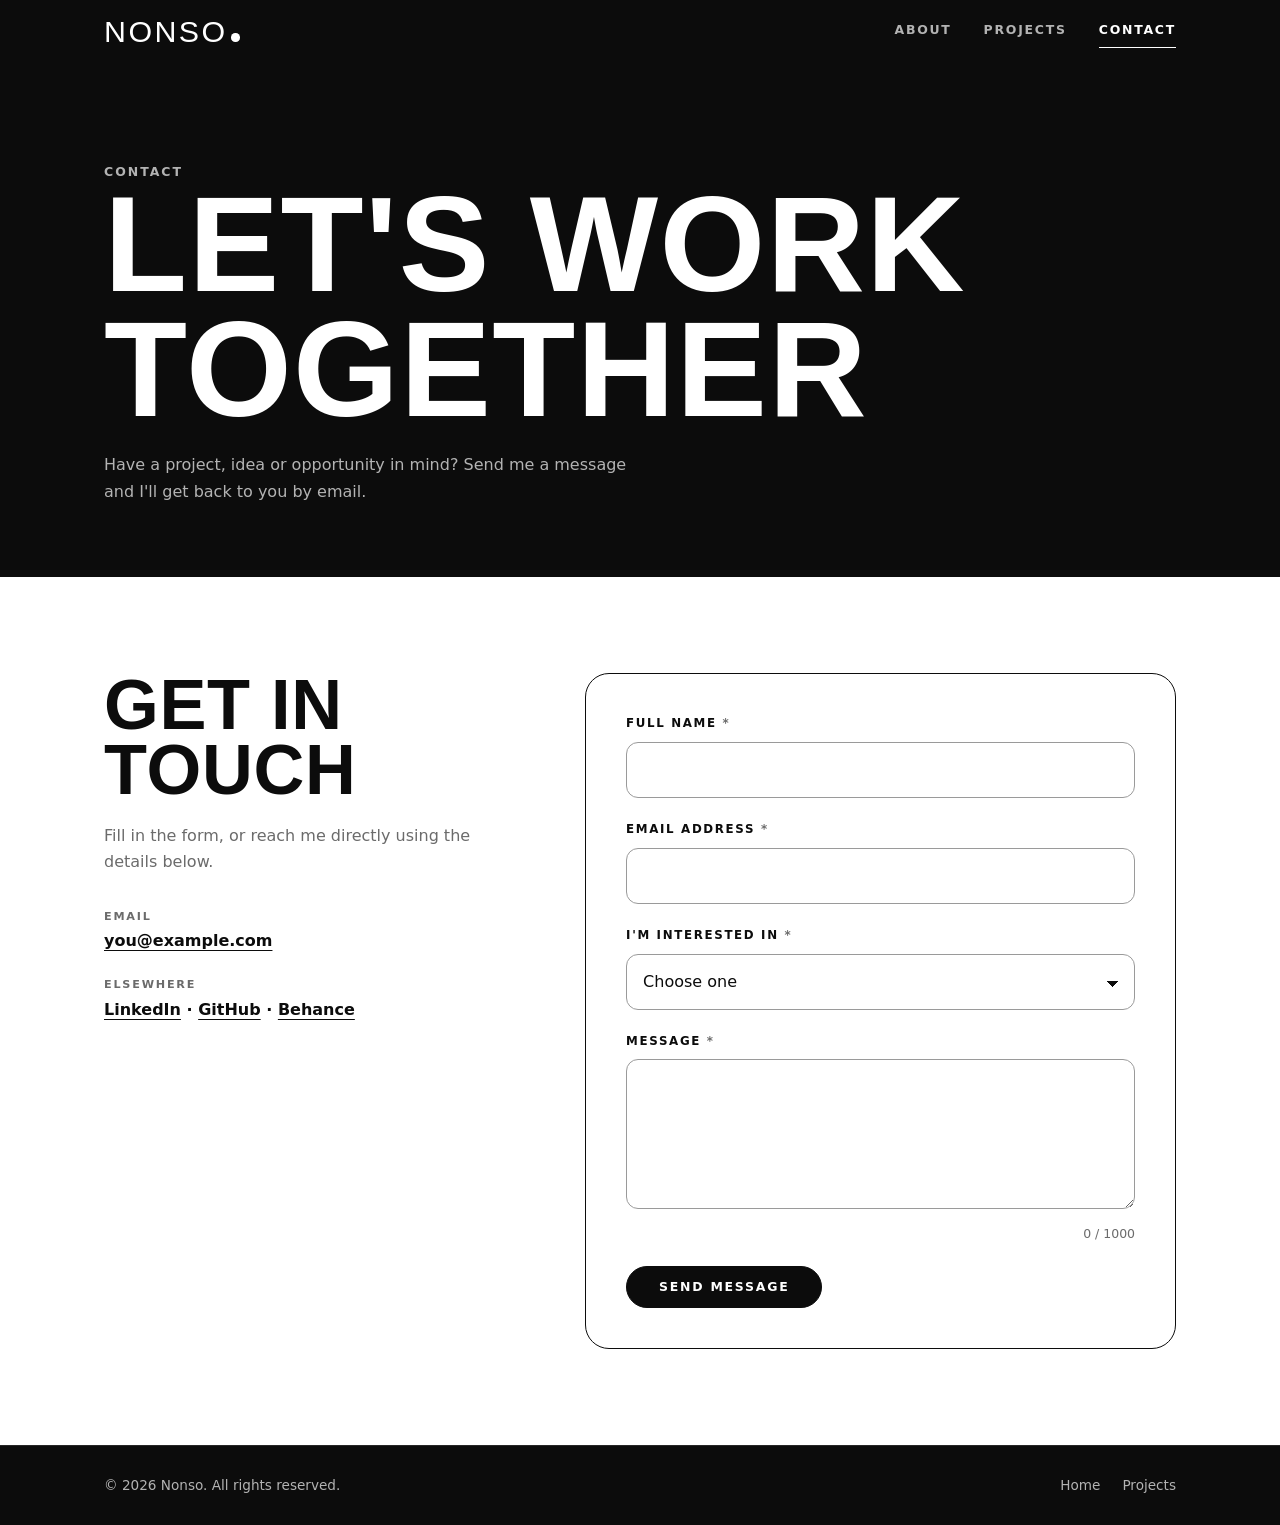
==== contact.html @ d6ed272d "Add portfolio" ====
<!DOCTYPE html>
<!--
  ====================================================================
  CONTACT PAGE  (contact.html)
  ====================================================================
  HOW THIS FILE IS ORGANISED (top to bottom):
    1. <head>            page title and link to style.css
    2. HEADER            logo + menu (same on every page)
    3. PAGE BANNER       black title area
    4. CONTACT DETAILS   email + social links (left column)
    5. CONTACT FORM      the form with validation (right column)
    6. SUCCESS MESSAGE   hidden until the form is sent correctly
    7. FOOTER
    8. <script>          script.js (does ALL the form checking)

  THE FORM IN ONE PARAGRAPH:
    Each field has a label, an input, and an empty <p class="field-error">.
    When something is wrong, script.js writes the error message into that
    empty <p>. The rules (what counts as valid) are in script.js, in the
    block called "Contact form validation". The red styling is in
    style.css section 15.

  THE SOCIAL LINKS (LinkedIn, GitHub, Behance) live on THIS page only.
  ====================================================================
-->
<html lang="en">
<head>
  <meta charset="UTF-8">
  <meta name="viewport" content="width=device-width, initial-scale=1.0">
  <title>Contact | Nonso, UI/UX Designer</title>
  <meta name="description" content="Get in touch with Nonso about a UI/UX design project or opportunity.">
  <link rel="stylesheet" href="style.css">
</head>
<body>
  <a class="skip-link" href="#main">Skip to content</a>


  <!-- ==============================================================
       HEADER (same on every page)
       ============================================================== -->
  <header class="site-header">
    <div class="header-inner">
      <a href="index.html" class="logo" aria-label="Nonso, home">Nonso<span></span></a>

      <button class="nav-toggle" type="button" aria-expanded="false" aria-controls="site-nav" aria-label="Menu">
        <span></span><span></span><span></span>
      </button>

      <nav id="site-nav" class="site-nav" aria-label="Main">
        <a href="index.html#about">About</a>
        <a href="projects.html">Projects</a>
        <a href="contact.html" aria-current="page">Contact</a>
      </nav>
    </div>
  </header>
  <!-- END OF HEADER -->


  <main id="main">

    <!-- PAGE BANNER (black area with the big page title) -->
    <section class="page-hero">
      <div class="wrap">
        <p class="eyebrow">Contact</p>
        <h1 class="display">Let's work together</h1>
        <p>Have a project, idea or opportunity in mind? Send me a message and I'll get back to you by email.</p>
      </div>
    </section>
    <!-- END OF PAGE BANNER -->


    <!-- ==============================================================
         CONTACT SECTION  (two columns: details on the left, form on the right)
         Styles: style.css section 15.
         ============================================================== -->
    <section class="section">
      <div class="wrap contact-grid">

        <!-- ---------- LEFT COLUMN: contact details ---------- -->
        <div class="contact-info">
          <h2 class="display">Get in touch</h2>
          <p>Fill in the form, or reach me directly using the details below.</p>

          <dl class="contact-list">
            <div>
              <dt>Email</dt>
              <!-- TODO: put your real email address here. Change it in BOTH places on
                         this line (the href after "mailto:" and the visible text).
                         script.js reads the visible text to know where to send messages. -->
              <dd><a id="email-link" href="mailto:you@example.com">you@example.com</a></dd>
            </div>
            <div>
              <dt>Elsewhere</dt>
              <!-- TODO: replace each # with your real profile link.
                         Delete any link you don't use. -->
              <dd><a href="#">LinkedIn</a> · <a href="#">GitHub</a> · <a href="#">Behance</a></dd>
            </div>
          </dl>
        </div>
        <!-- END OF LEFT COLUMN -->


        <!-- ---------- RIGHT COLUMN: the form card ---------- -->
        <div class="form-card">

          <!--
            novalidate  = switch OFF the browser's own pop-up errors, because
                          script.js shows nicer inline errors instead.
            data-endpoint = leave empty to open the visitor's email app when
                          they send. To receive messages directly, paste a free
                          Formspree / Web3Forms URL between the quotes (see README).
          -->
          <form id="contact-form" novalidate data-endpoint="">

            <!-- FIELD 1: Full name -->
            <div class="field">
              <label for="name">Full name <span class="req">*</span></label>
              <input type="text" id="name" name="name" autocomplete="name" required aria-describedby="name-error">
              <!-- script.js writes the error message into this empty <p> -->
              <p class="field-error" id="name-error"></p>
            </div>

            <!-- FIELD 2: Email address -->
            <div class="field">
              <label for="email">Email address <span class="req">*</span></label>
              <input type="email" id="email" name="email" autocomplete="email" required aria-describedby="email-error">
              <p class="field-error" id="email-error"></p>
            </div>

            <!-- FIELD 3: Drop-down. The first option has an empty value, which counts as "nothing chosen" -->
            <div class="field">
              <label for="interest">I'm interested in <span class="req">*</span></label>
              <select id="interest" name="interest" required aria-describedby="interest-error">
                <option value="">Choose one</option>
                <option>UI/UX design</option>
                <option>Frontend development</option>
                <option>Something else</option>
              </select>
              <p class="field-error" id="interest-error"></p>
            </div>

            <!-- FIELD 4: Message. maxlength stops typing past 1000 characters -->
            <div class="field">
              <label for="message">Message <span class="req">*</span></label>
              <textarea id="message" name="message" maxlength="1000" required aria-describedby="message-error"></textarea>
              <div class="field-foot">
                <p class="field-error" id="message-error"></p>
                <!-- Live character counter, updated by script.js -->
                <p class="counter" id="message-counter" aria-hidden="true">0 / 1000</p>
              </div>
            </div>

            <!-- Send button + a small status line (shows "Please fix 2 fields..." etc.) -->
            <div class="form-actions">
              <button class="btn btn-solid" type="submit">Send message</button>
              <p class="form-status" id="form-status" role="status" aria-live="polite"></p>
            </div>

          </form>


          <!-- ---------- SUCCESS MESSAGE ----------
               Hidden ("hidden") until the form passes validation.
               Then script.js hides the form and shows this instead. -->
          <div class="form-success" id="form-success" tabindex="-1" hidden>
            <div class="tick" aria-hidden="true">&#10003;</div>
            <h3>Message ready</h3>
            <!-- script.js fills in this text -->
            <p id="success-text"></p>
            <button class="btn" type="button" id="send-another">Send another message</button>
          </div>
          <!-- END OF SUCCESS MESSAGE -->

        </div>
        <!-- END OF RIGHT COLUMN -->

      </div>
    </section>
    <!-- END OF CONTACT SECTION -->

  </main>


  <!-- FOOTER (same on every page) -->
  <footer class="site-footer">
    <div class="footer-inner">
      <p>&copy; <span data-year>2026</span> Nonso. All rights reserved.</p>
      <nav class="footer-links" aria-label="Footer">
        <a href="index.html">Home</a>
        <a href="projects.html">Projects</a>
      </nav>
    </div>
  </footer>
  <!-- END OF FOOTER -->


  <!-- script.js contains the form validation. Keep this last. -->
  <script src="script.js"></script>
</body>
</html>
---- style.css ----
/* ====================================================================
   NONSO'S PORTFOLIO: style.css  (black & white theme)
   ====================================================================

   TABLE OF CONTENTS  (use Ctrl+F and search the number, e.g. "7.")
     1.  Fonts
     2.  Colours and settings   <- change the look of the whole site here
     3.  Reset and base styles
     4.  Reusable pieces        (headings, buttons)
     5.  Header and menu
     6.  Shared section helpers (.section, .dark, .split)
     7.  HOME: hero            (photo + big name)
     8.  HOME: about
     9.  HOME: education
    10.  HOME: project cards   (the arch shapes)
    11.  Call-to-action band
    12.  Footer
    13.  Page banner           (top of Projects and Contact pages)
    14.  PROJECTS page         (project blocks, gallery, lightbox)
    15.  CONTACT page          (details + form + errors)
    16.  Responsive rules      (tablet and phone)
    17.  Reduced motion

   HOW TO READ A CSS RULE:
     .class-name {            <- "which element?" (a dot means a class)
       property: value;       <- "what should change?"
     }
   The class names match the class="..." attributes in the HTML files.
   ==================================================================== */


/* ====================================================================
   1. FONTS
   The font files are stored in the "fonts" folder, so the site looks
   the same even offline. Bebas Neue = tall headings. Inter = body text.
   ==================================================================== */
@font-face {
  font-family: "Bebas Neue";
  src: url("fonts/bebas-neue-latin-400-normal.woff2") format("woff2");
  font-weight: 400;
  font-display: swap;  /* show text immediately, swap in the font when loaded */
}
@font-face {
  font-family: "Inter";
  src: url("fonts/inter-latin-400-normal.woff2") format("woff2");
  font-weight: 400;
  font-display: swap;
}
@font-face {
  font-family: "Inter";
  src: url("fonts/inter-latin-600-normal.woff2") format("woff2");
  font-weight: 600;    /* the semi-bold used for labels and small caps text */
  font-display: swap;
}


/* ====================================================================
   2. COLOURS AND SETTINGS
   These are "variables". Elsewhere you will see var(--black), which
   means "use whatever --black is set to here". Change a value once
   and it updates everywhere on the site.
   ==================================================================== */
:root {
  /* Colours */
  --black: #0c0c0c;        /* main black: dark sections, buttons, text */
  --white: #ffffff;        /* main white */
  --paper: #f5f5f5;        /* very light grey: alternate project blocks */
  --mist: #ebebeb;         /* light grey: project card background */
  --line: #d6d6d6;         /* thin divider lines and borders */
  --grey: #6b6b6b;         /* secondary text on white backgrounds */
  --grey-light: #b3b3b3;   /* secondary text on black backgrounds */
  --error: #c0182d;        /* red, used ONLY for form error messages */

  /* Fonts. After the first name comes a backup in case the font fails to load */
  --display: "Bebas Neue", "Arial Narrow", Impact, sans-serif;  /* headings */
  --body: "Inter", system-ui, -apple-system, "Segoe UI", Roboto, sans-serif;  /* paragraphs */

  /* Maximum width of the content area on big screens */
  --wrap: 1120px;
}


/* ====================================================================
   3. RESET AND BASE STYLES
   Browsers add their own default spacing. These rules remove it so the
   page looks the same everywhere, then set the page-wide defaults.
   ==================================================================== */

/* Makes width include padding and border, so sizes behave predictably */
*,
*::before,
*::after { box-sizing: border-box; }

/* Smooth scrolling when a link jumps to a section on the same page */
html { scroll-behavior: smooth; }

body {
  margin: 0;
  font-family: var(--body);
  color: var(--black);
  background: var(--white);
  line-height: 1.65;                 /* space between lines of text */
  -webkit-font-smoothing: antialiased;
}

/* Added by script.js while the lightbox is open, to stop the page behind it scrolling */
body.no-scroll { overflow: hidden; }

img { display: block; max-width: 100%; height: auto; }  /* images never overflow their box */
h1, h2, h3, p, ul, dl, figure { margin: 0; }            /* remove default gaps */
ul { padding: 0; list-style: none; }
a { color: inherit; }                                   /* links take the colour of their surroundings */

/* The outline shown when someone tabs through the page with a keyboard */
:focus-visible { outline: 2px solid currentColor; outline-offset: 4px; }

/* .wrap: centres the content and stops it getting too wide on big screens */
.wrap { max-width: var(--wrap); margin-inline: auto; padding-inline: 24px; }

/* "Skip to content" link: hidden off-screen until a keyboard user focuses it */
.skip-link {
  position: absolute;
  left: 16px;
  top: -60px;
  z-index: 100;
  background: var(--white);
  color: var(--black);
  padding: 10px 16px;
  border-radius: 8px;
}
.skip-link:focus { top: 12px; }


/* ====================================================================
   4. REUSABLE PIECES
   Small styles used in many places across all pages.
   ==================================================================== */

/* ---- .display: the big, tall, uppercase heading style ---- */
.display {
  font-family: var(--display);
  text-transform: uppercase;
  line-height: 0.92;           /* tight lines for big headings */
  letter-spacing: 0.01em;
}

/* ---- .eyebrow: the tiny label above a heading ("SELECTED WORK") ---- */
.eyebrow {
  font-size: 0.78rem;
  font-weight: 600;
  letter-spacing: 0.16em;
  text-transform: uppercase;
  color: var(--grey);
}
.dark .eyebrow,
.hero .eyebrow { color: var(--grey-light); }   /* lighter grey on black backgrounds */

/* ---- .btn: the pill-shaped button used everywhere ----
   Default look = outlined. Add "btn-solid" in the HTML for a filled one. */
.btn {
  display: inline-block;
  padding: 0.85rem 2rem;
  border: 1.5px solid currentColor;   /* border takes the text colour */
  border-radius: 999px;               /* huge radius = fully rounded ends */
  font: 600 0.78rem/1 var(--body);
  letter-spacing: 0.14em;
  text-transform: uppercase;
  text-decoration: none;
  background: transparent;
  color: inherit;
  cursor: pointer;
  transition: background 0.2s, color 0.2s, transform 0.2s;  /* smooth hover change */
}
/* Hover on a white background: fill with black */
.btn:hover { background: var(--black); color: var(--white); border-color: var(--black); transform: translateY(-2px); }
/* Hover on a black background: fill with white instead */
.dark .btn:hover,
.hero .btn:hover { background: var(--white); color: var(--black); border-color: var(--white); }
/* Filled version */
.btn-solid { background: var(--black); color: var(--white); border-color: var(--black); }
.btn-solid:hover { background: transparent; color: var(--black); }
/* Greyed out while the form is sending */
.btn[disabled] { opacity: 0.55; cursor: progress; transform: none; }


/* ====================================================================
   5. HEADER AND MENU
   The black bar at the top of every page. It stays visible while
   scrolling (position: sticky).
   ==================================================================== */
.site-header {
  position: sticky;
  top: 0;
  z-index: 50;                  /* keeps the header above other content */
  background: var(--black);
  color: var(--white);
}

/* Inner box that lines up the logo (left) and menu (right) */
.header-inner {
  max-width: var(--wrap);
  margin-inline: auto;
  padding: 14px 24px;
  display: flex;                  /* puts logo and menu side by side */
  align-items: center;
  justify-content: space-between; /* logo far left, menu far right */
}

/* ---- Logo (your name) ---- */
.logo {
  font-family: var(--display);
  font-size: 1.9rem;
  line-height: 1;
  letter-spacing: 0.08em;
  text-transform: uppercase;
  text-decoration: none;
}
/* The small white dot after the name (an empty <span> drawn with CSS) */
.logo span { display: inline-block; width: 0.28em; height: 0.28em; margin-left: 0.12em; border-radius: 50%; background: currentColor; }

/* ---- Menu links ---- */
.site-nav { display: flex; gap: 32px; }
.site-nav a {
  font-size: 0.78rem;
  font-weight: 600;
  letter-spacing: 0.14em;
  text-transform: uppercase;
  text-decoration: none;
  color: var(--grey-light);
  padding: 6px 0;
  border-bottom: 1.5px solid transparent;   /* invisible underline, shown on hover */
  transition: color 0.2s, border-color 0.2s;
}
/* Hovered link, and the link for the page you are currently on */
.site-nav a:hover,
.site-nav a[aria-current="page"] { color: var(--white); border-color: var(--white); }

/* ---- Three-line phone menu button (hidden on desktop, see section 16) ---- */
.nav-toggle {
  display: none;
  width: 44px;
  height: 44px;
  padding: 0;
  background: none;
  border: 0;
  color: inherit;
  cursor: pointer;
}
/* Each of the three lines */
.nav-toggle span {
  display: block;
  width: 24px;
  height: 2px;
  margin: 5px auto;
  background: currentColor;
  transition: transform 0.25s, opacity 0.25s;
}
/* When the menu is open, the three lines turn into an X */
.nav-toggle[aria-expanded="true"] span:nth-child(1) { transform: translateY(7px) rotate(45deg); }
.nav-toggle[aria-expanded="true"] span:nth-child(2) { opacity: 0; }
.nav-toggle[aria-expanded="true"] span:nth-child(3) { transform: translateY(-7px) rotate(-45deg); }


/* ====================================================================
   6. SHARED SECTION HELPERS
   Classes you add to a <section> to control its spacing and colour.
   ==================================================================== */

/* .section: standard vertical spacing between page sections */
.section { padding: 96px 0; scroll-margin-top: 70px; }  /* scroll-margin keeps anchors clear of the sticky header */

/* .dark: black background with white text */
.dark { background: var(--black); color: var(--white); }

/* .paper: very light grey background (available if you want a tinted section) */
.paper { background: var(--paper); }

/* .split: two equal columns side by side (collapses to one column on phones) */
.split {
  display: grid;
  grid-template-columns: 1fr 1fr;   /* two columns of equal width */
  gap: 72px;                        /* space between the columns */
  align-items: center;              /* vertically centre both columns */
}


/* ====================================================================
   7. HOME: HERO
   The black area at the top of the home page. Photo on the LEFT,
   name on the RIGHT. The photo hangs down over the white section below.
   ==================================================================== */
.hero {
  background: var(--black);
  color: var(--white);
  padding-top: 64px;
  position: relative;
  z-index: 2;      /* lets the photo sit on top of the next section */
}

/* Two columns: [photo] [name]. "auto" = as wide as the photo needs, "1fr" = the rest */
.hero-inner {
  max-width: var(--wrap);
  margin-inline: auto;
  padding-inline: 24px;
  display: grid;
  grid-template-columns: auto 1fr;
  align-items: center;
  gap: 64px;
}

/* ---- The photo ---- */
.hero-photo {
  position: relative;
  width: 300px;
  margin-bottom: -120px;     /* NEGATIVE margin pulls the photo down over the white section */
}
.hero-photo img {
  width: 100%;
  aspect-ratio: 3 / 4;       /* portrait shape */
  object-fit: cover;         /* crops the photo to fill the shape without stretching */
  background: #d9d9d9;
  border-radius: 6px 6px 150px 150px;   /* corners: top-left, top-right, bottom-right, bottom-left. Big bottom radius = rounded "arch" bottom */
}
/* The thin ring drawn around the photo (decoration only) */
.hero-photo::after {
  content: "";
  position: absolute;
  inset: -14px;              /* extends the ring 14px beyond the photo on all sides */
  border: 1.5px solid rgba(255, 255, 255, 0.28);
  border-radius: 14px 14px 164px 164px;
  pointer-events: none;      /* the ring never blocks clicks */
}

/* ---- The name and role ---- */
.hero h1 { padding-bottom: 72px; }   /* lifts the text up a little, balancing the photo overhang */
.hero-name {
  display: block;
  font-size: clamp(4.5rem, 12vw, 10rem);   /* clamp(min, ideal, max): grows with the screen but stays within limits */
}
.hero-role {
  display: block;
  margin-top: 10px;
  font-size: clamp(1.8rem, 5vw, 3.6rem);
  color: transparent;                       /* transparent fill + white stroke = outlined text */
  -webkit-text-stroke: 1.5px var(--white);
  letter-spacing: 0.05em;
}


/* ====================================================================
   8. HOME: ABOUT
   ==================================================================== */
.about { padding-top: 200px; }   /* extra top space so the hanging photo doesn't cover the heading */
.about h2 { font-size: clamp(3.6rem, 8vw, 6.6rem); }

/* Small headings reused in a few places ("About me") */
.about h3,
.section-title-sm {
  font-family: var(--display);
  font-size: 2.6rem;
  line-height: 1;
  letter-spacing: 0.02em;
  text-transform: uppercase;
  margin-bottom: 20px;
}
.about p { color: var(--grey); margin-bottom: 18px; max-width: 52ch; }  /* 52ch = about 52 characters wide: comfortable to read */
.about .btn { margin-top: 12px; }


/* ====================================================================
   9. HOME: EDUCATION
   Black section with a vertical line down the left of the entries.
   ==================================================================== */
.education h2 { font-size: clamp(3.4rem, 8vw, 6.4rem); }

/* .timeline: the list of entries. The left border is the vertical line */
.timeline { border-left: 1px solid #3a3a3a; padding-left: 36px; display: grid; gap: 40px; }
.timeline-date { font-family: var(--display); font-size: 2.1rem; line-height: 1; letter-spacing: 0.04em; margin-bottom: 8px; }
.timeline h3 { font-size: 1rem; font-weight: 600; margin-bottom: 6px; }
.timeline p { color: var(--grey-light); font-size: 0.95rem; max-width: 44ch; }


/* ====================================================================
   10. HOME: PROJECT CARDS
   The arch-shaped cards (flat top, big rounded bottom).
   ==================================================================== */

/* Heading row above the cards: title on the left, button on the right */
.section-head { display: flex; justify-content: space-between; align-items: end; gap: 32px; flex-wrap: wrap; margin-bottom: 56px; }
.section-head h2 { font-size: clamp(3.4rem, 8vw, 6.4rem); }
.section-head p { color: var(--grey); max-width: 46ch; margin-top: 14px; }

/* .arch-grid: lays the cards in a row.
   repeat(auto-fit, minmax(250px, 1fr)) = "fit as many columns as possible,
   each at least 250px wide". That is what makes it responsive. */
.arch-grid {
  display: grid;
  grid-template-columns: repeat(auto-fit, minmax(250px, 1fr));
  gap: 32px;
  align-items: start;
}

/* .arch-card: one card. The two-part border-radius below creates the arch:
   16px rounded top corners, and a bottom curve that is 50% of the width
   across and 110px tall. */
.arch-card {
  display: flex;
  flex-direction: column;
  text-align: center;
  text-decoration: none;
  background: var(--mist);
  border-radius: 18px 18px 50% 50% / 18px 18px 110px 110px;
  overflow: hidden;       /* clips the image to the rounded corners */
  transition: transform 0.3s, box-shadow 0.3s;
}
/* Hover: lift the card up and add a soft shadow */
.arch-card:hover { transform: translateY(-8px); box-shadow: 0 22px 40px rgba(0, 0, 0, 0.16); }

/* The screenshot at the top of the card (cropped from the top) */
.arch-card img { width: 100%; aspect-ratio: 5 / 4; object-fit: cover; object-position: top; background: #ddd; }

/* The text area. The big bottom padding leaves room for the curve */
.arch-body { padding: 22px 28px 76px; }
.arch-body h3 { font-family: var(--display); font-size: 2.1rem; line-height: 1; letter-spacing: 0.02em; text-transform: uppercase; }
.arch-tags { margin: 8px 0 10px; font-size: 0.7rem; font-weight: 600; letter-spacing: 0.14em; text-transform: uppercase; color: var(--grey); }
.arch-body p:not(.arch-tags) { font-size: 0.92rem; color: var(--grey); }
.arch-link { display: inline-block; margin-top: 14px; font-size: 0.72rem; font-weight: 600; letter-spacing: 0.14em; text-transform: uppercase; border-bottom: 1.5px solid currentColor; }


/* ====================================================================
   11. CALL-TO-ACTION BAND
   The black strip with a headline and a button, above the footer.
   (It also has class="dark" in the HTML, which gives it the black background.)
   ==================================================================== */
.cta { text-align: center; padding: 96px 0; }
.cta h2 { font-size: clamp(3rem, 8vw, 6rem); margin-bottom: 28px; }


/* ====================================================================
   12. FOOTER
   ==================================================================== */
.site-footer { background: var(--black); color: var(--grey-light); border-top: 1px solid #262626; font-size: 0.85rem; }
.footer-inner { max-width: var(--wrap); margin-inline: auto; padding: 28px 24px; display: flex; justify-content: space-between; align-items: center; gap: 16px; flex-wrap: wrap; }
.footer-links { display: flex; gap: 22px; }
.footer-links a { text-decoration: none; }
.footer-links a:hover { color: var(--white); }


/* ====================================================================
   13. PAGE BANNER
   The black title area at the top of the Projects and Contact pages.
   ==================================================================== */
.page-hero { background: var(--black); color: var(--white); padding: 80px 0 72px; }
.page-hero h1 { font-size: clamp(3.8rem, 11vw, 8.5rem); }
.page-hero p { margin-top: 20px; max-width: 54ch; color: var(--grey-light); }

/* .pills: the row of jump buttons under the Projects banner title */
.pills { display: flex; flex-wrap: wrap; gap: 12px; margin-top: 32px; }
.pills a {
  padding: 9px 20px;
  border: 1.5px solid #4a4a4a;
  border-radius: 999px;
  font-size: 0.74rem;
  font-weight: 600;
  letter-spacing: 0.14em;
  text-transform: uppercase;
  text-decoration: none;
  color: var(--white);
  transition: background 0.2s, color 0.2s;
}
.pills a:hover { background: var(--white); color: var(--black); }


/* ====================================================================
   14. PROJECTS PAGE
   ==================================================================== */

/* ---- One project block ---- */
.project { padding: 88px 0; scroll-margin-top: 60px; border-top: 1px solid var(--line); }
/* Alternating backgrounds: projects 1 and 3 get light grey, project 2 stays white.
   (It counts every <section> in <main>, and the page banner is the first one.) */
.project:nth-of-type(even) { background: var(--paper); }

/* Top of a project: title on the left, description on the right */
.project-head { display: grid; grid-template-columns: 1fr 1.2fr; gap: 64px; margin-bottom: 56px; }

/* The big outlined number ("01") */
.project-num { font-family: var(--display); font-size: 5rem; line-height: 1; color: transparent; -webkit-text-stroke: 1.5px var(--black); }
.project h2 { font-size: clamp(3rem, 6vw, 4.8rem); margin-top: 4px; }

/* The description paragraph */
.project-copy p { color: var(--grey); max-width: 60ch; }

/* ---- Screenshot gallery ----
   Same auto-fit trick as the cards: as many columns as fit, each at least 190px. */
.gallery { display: grid; grid-template-columns: repeat(auto-fit, minmax(190px, 1fr)); gap: 24px; align-items: start; }
.gallery figure { display: grid; gap: 10px; }

/* The clickable wrapper around each screenshot */
.shot-btn { padding: 0; border: 0; background: none; cursor: zoom-in; display: block; width: 100%; border-radius: 22px; }
.shot-btn img {
  width: 100%;
  border-radius: 22px;
  border: 1px solid var(--line);
  background: var(--mist);
  transition: transform 0.3s, box-shadow 0.3s;
}
/* Hover: lift the screenshot slightly */
.shot-btn:hover img { transform: translateY(-5px); box-shadow: 0 18px 32px rgba(0, 0, 0, 0.16); }

/* The small caption under each screenshot */
.gallery figcaption { font-size: 0.72rem; font-weight: 600; letter-spacing: 0.12em; text-transform: uppercase; color: var(--grey); text-align: center; }

/* .gallery-3: a gallery for exactly three phone screens, kept centred */
.gallery-3 { grid-template-columns: repeat(auto-fit, minmax(220px, 280px)); justify-content: center; }

/* ---- Lightbox: the dark pop-up that enlarges a screenshot ----
   It covers the whole screen (position: fixed; inset: 0). The "hidden"
   attribute in the HTML hides it until script.js shows it. */
.lightbox {
  position: fixed;
  inset: 0;                         /* shorthand for top/right/bottom/left = 0 */
  z-index: 200;                     /* above everything, even the header */
  display: flex;
  align-items: center;
  justify-content: center;
  padding: 24px;
  background: rgba(0, 0, 0, 0.9);   /* black at 90% opacity */
  cursor: zoom-out;
}
.lightbox[hidden] { display: none; }    /* makes the "hidden" attribute really hide it */
.lightbox img { max-width: 100%; max-height: 88vh; border-radius: 22px; background: var(--white); }  /* 88vh = 88% of the screen height */
.lightbox-close {
  position: absolute;
  top: 16px;
  right: 20px;
  width: 48px;
  height: 48px;
  border: 1.5px solid var(--white);
  border-radius: 50%;
  background: transparent;
  color: var(--white);
  font-size: 1.8rem;
  line-height: 1;
  cursor: pointer;
}
.lightbox-close:hover { background: var(--white); color: var(--black); }


/* ====================================================================
   15. CONTACT PAGE
   ==================================================================== */

/* Two columns: details (narrower) and form (wider) */
.contact-grid { display: grid; grid-template-columns: 0.9fr 1.3fr; gap: 72px; align-items: start; }

/* ---- Left column: email and links ---- */
.contact-info h2 { font-size: clamp(2.8rem, 6vw, 4.4rem); margin-bottom: 20px; }
.contact-info > p { color: var(--grey); max-width: 38ch; margin-bottom: 32px; }
.contact-list { display: grid; gap: 22px; }
.contact-list dt { font-size: 0.7rem; font-weight: 600; letter-spacing: 0.16em; text-transform: uppercase; color: var(--grey); }
.contact-list dd { margin: 2px 0 0; font-weight: 600; }
.contact-list a { text-underline-offset: 4px; }

/* ---- Right column: the card that holds the form ---- */
.form-card { border: 1.5px solid var(--black); border-radius: 24px; padding: 40px; }

/* One field = label + input + error message */
.field { margin-bottom: 22px; }
.field label { display: block; margin-bottom: 8px; font-size: 0.74rem; font-weight: 600; letter-spacing: 0.14em; text-transform: uppercase; }
.field label .req { color: var(--grey); }   /* the * after a label */

/* All text boxes, the drop-down and the message box share one look */
.field input,
.field select,
.field textarea {
  width: 100%;
  padding: 14px 16px;
  font: inherit;
  color: var(--black);
  background: var(--white);
  border: 1.5px solid #9a9a9a;
  border-radius: 12px;
  transition: border-color 0.2s, box-shadow 0.2s;
}
/* The drop-down arrow is drawn with two tiny gradients (CSS-only arrow) */
.field select {
  appearance: none;
  background-image: linear-gradient(45deg, transparent 50%, var(--black) 50%), linear-gradient(135deg, var(--black) 50%, transparent 50%);
  background-position: calc(100% - 22px) 55%, calc(100% - 16px) 55%;
  background-size: 6px 6px;
  background-repeat: no-repeat;
  padding-right: 44px;
}
.field textarea { min-height: 150px; resize: vertical; }   /* can be dragged taller, not wider */

/* When a field is clicked or tabbed into */
.field input:focus,
.field select:focus,
.field textarea:focus { outline: none; border-color: var(--black); box-shadow: 0 0 0 3px rgba(0, 0, 0, 0.14); }

/* ---- ERROR STATE ----
   script.js adds the class "invalid" to a .field when its value is wrong.
   These rules turn the border red. The message text itself is .field-error. */
.field.invalid input,
.field.invalid select,
.field.invalid textarea { border-color: var(--error); }
.field.invalid input:focus,
.field.invalid select:focus,
.field.invalid textarea:focus { box-shadow: 0 0 0 3px rgba(192, 24, 45, 0.2); }

/* The red error message under a field. Empty = takes no space. */
.field-error { min-height: 0; margin-top: 6px; font-size: 0.84rem; color: var(--error); }
.field-error:not(:empty)::before { content: "! "; font-weight: 600; }   /* adds a "!" before any message */

/* Row under the message box: error on the left, character counter on the right */
.field-foot { display: flex; justify-content: space-between; gap: 12px; }
.counter { margin-top: 6px; font-size: 0.78rem; color: var(--grey); white-space: nowrap; }

/* Send button + status line */
.form-actions { display: flex; align-items: center; gap: 20px; flex-wrap: wrap; margin-top: 8px; }
.form-status { font-size: 0.9rem; }
.form-status.error { color: var(--error); font-weight: 600; }

/* ---- SUCCESS MESSAGE (shown after a valid send) ---- */
.form-success { text-align: center; padding: 24px 0; }
.form-success[hidden] { display: none; }
.tick { width: 72px; height: 72px; margin: 0 auto 20px; display: grid; place-items: center; border: 2px solid var(--black); border-radius: 50%; font-size: 2rem; line-height: 1; }
.form-success h3 { font-family: var(--display); font-size: 2.6rem; line-height: 1; text-transform: uppercase; margin-bottom: 12px; }
.form-success p { color: var(--grey); max-width: 44ch; margin: 0 auto 24px; }


/* ====================================================================
   16. RESPONSIVE RULES
   A "media query" applies its rules ONLY when the screen matches the
   condition. max-width: 860px means "screens 860px wide or narrower"
   (tablets and phones). These rules override the earlier ones.
   ==================================================================== */

/* ---------- Tablet and phone (860px and narrower) ---------- */
@media (max-width: 860px) {
  .section { padding: 72px 0; }

  /* Two-column layouts become one column */
  .split,
  .project-head,
  .contact-grid { grid-template-columns: 1fr; gap: 40px; }

  /* Hero: one centred column. "order" decides which item comes first:
     the name (order 1) goes above the photo (order 2) */
  .hero { padding-top: 48px; }
  .hero-inner { grid-template-columns: 1fr; justify-items: center; text-align: center; gap: 36px; }
  .hero h1 { order: 1; padding-bottom: 0; }
  .hero-photo { order: 2; width: 240px; margin-bottom: -90px; }
  .about { padding-top: 130px; }

  .form-card { padding: 28px 22px; }
}

/* ---------- Desktop only (861px and wider) ---------- */
@media (min-width: 861px) {
  /* Drops the middle project card lower for a staggered look */
  .arch-grid .arch-card:nth-child(2) { margin-top: 56px; }
}

/* ---------- Phone (720px and narrower): collapse the menu ---------- */
@media (max-width: 720px) {
  .nav-toggle { display: block; }       /* show the three-line button */

  /* The menu becomes a dropdown panel under the header, hidden until opened */
  .site-nav {
    position: absolute;
    top: 100%;
    left: 0;
    right: 0;
    display: none;
    flex-direction: column;
    gap: 0;
    padding: 8px 24px 20px;
    background: var(--black);
    border-top: 1px solid #262626;
  }
  .site-nav.open { display: flex; }     /* script.js adds "open" when the button is pressed */
  .site-nav a { padding: 14px 0; border-bottom: 1px solid #262626; }
}


/* ====================================================================
   17. REDUCED MOTION
   Some people switch on "reduce motion" in their device settings.
   This turns off animations and smooth scrolling for them.
   ==================================================================== */
@media (prefers-reduced-motion: reduce) {
  html { scroll-behavior: auto; }
  *, *::before, *::after { transition: none !important; animation: none !important; }
}
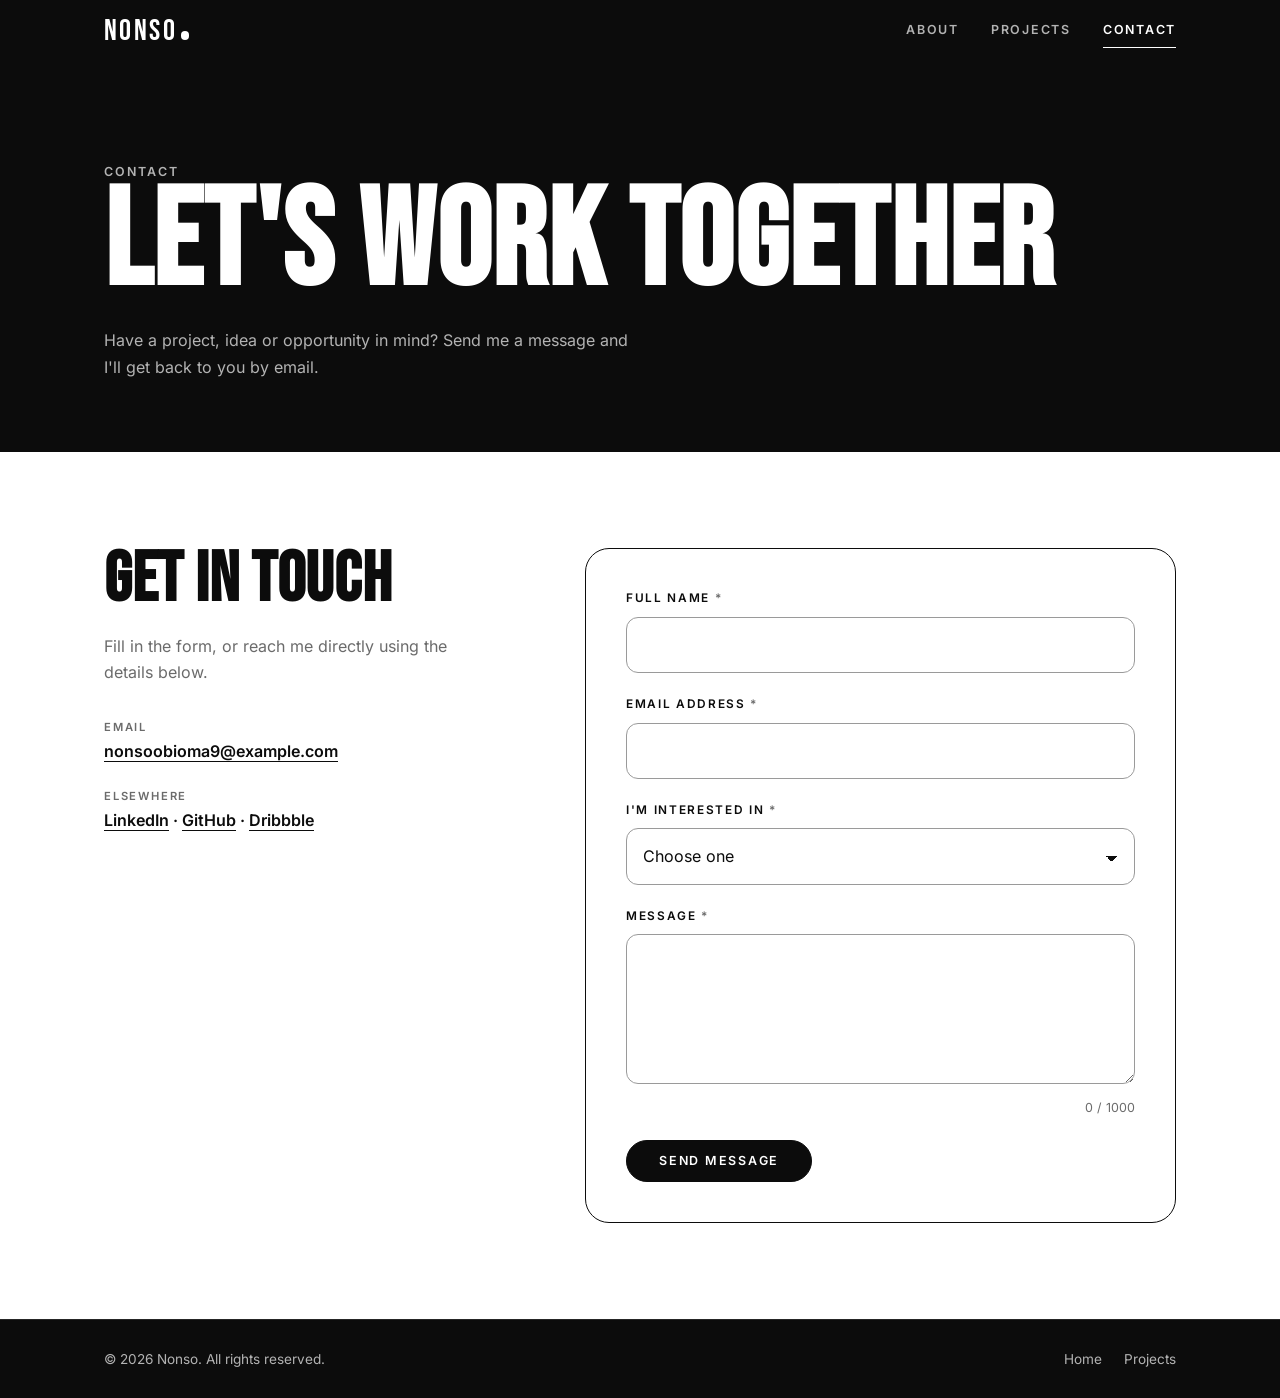
==== commit def33ee1: "Update email and social media links in contact.html" ====
--- a/contact.html
+++ b/contact.html
@@ -87,13 +87,15 @@
               <!-- TODO: put your real email address here. Change it in BOTH places on
                          this line (the href after "mailto:" and the visible text).
                          script.js reads the visible text to know where to send messages. -->
-              <dd><a id="email-link" href="mailto:you@example.com">you@example.com</a></dd>
+              <dd><a id="email-link" href="mailto:nonsoobioma9@example.com">nonsoobioma9@example.com</a></dd>
             </div>
             <div>
               <dt>Elsewhere</dt>
               <!-- TODO: replace each # with your real profile link.
                          Delete any link you don't use. -->
-              <dd><a href="#">LinkedIn</a> · <a href="#">GitHub</a> · <a href="#">Behance</a></dd>
+              <dd><a href="www.linkedin.com/in/obioma-nonso-48b29925a
+
+">LinkedIn</a> · <a href="https://github.com/asapnoni">GitHub</a> · <a href="https://dribbble.com/obioma-nonso">Dribbble</a></dd>
             </div>
           </dl>
         </div>
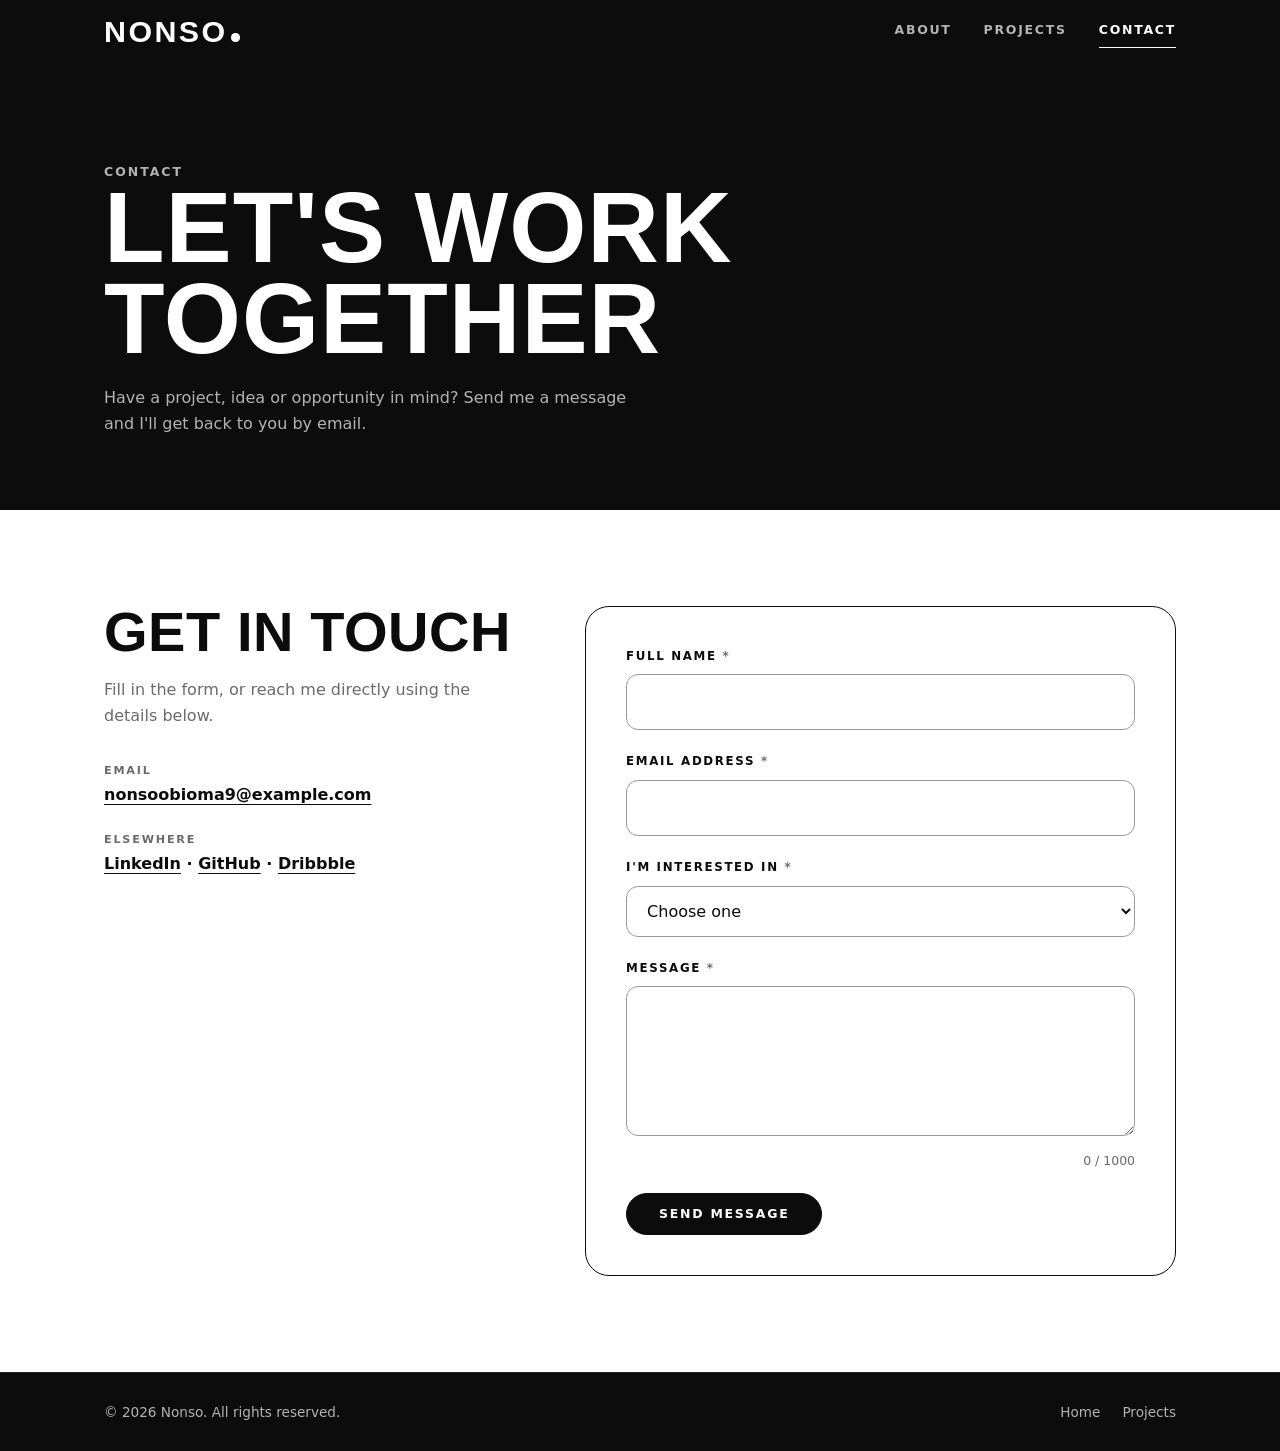
==== commit b3c5f915: "Add files via upload" ====
--- a/contact.html
+++ b/contact.html
@@ -1,28 +1,5 @@
 <!DOCTYPE html>
-<!--
-  ====================================================================
-  CONTACT PAGE  (contact.html)
-  ====================================================================
-  HOW THIS FILE IS ORGANISED (top to bottom):
-    1. <head>            page title and link to style.css
-    2. HEADER            logo + menu (same on every page)
-    3. PAGE BANNER       black title area
-    4. CONTACT DETAILS   email + social links (left column)
-    5. CONTACT FORM      the form with validation (right column)
-    6. SUCCESS MESSAGE   hidden until the form is sent correctly
-    7. FOOTER
-    8. <script>          script.js (does ALL the form checking)
-
-  THE FORM IN ONE PARAGRAPH:
-    Each field has a label, an input, and an empty <p class="field-error">.
-    When something is wrong, script.js writes the error message into that
-    empty <p>. The rules (what counts as valid) are in script.js, in the
-    block called "Contact form validation". The red styling is in
-    style.css section 15.
-
-  THE SOCIAL LINKS (LinkedIn, GitHub, Behance) live on THIS page only.
-  ====================================================================
--->
+<!-- Contact page. The form is checked by script.js (see "Contact form" at the bottom of that file). -->
 <html lang="en">
 <head>
   <meta charset="UTF-8">
@@ -34,10 +11,6 @@
 <body>
   <a class="skip-link" href="#main">Skip to content</a>
 
-
-  <!-- ==============================================================
-       HEADER (same on every page)
-       ============================================================== -->
   <header class="site-header">
     <div class="header-inner">
       <a href="index.html" class="logo" aria-label="Nonso, home">Nonso<span></span></a>
@@ -53,12 +26,9 @@
       </nav>
     </div>
   </header>
-  <!-- END OF HEADER -->
-
 
   <main id="main">
 
-    <!-- PAGE BANNER (black area with the big page title) -->
     <section class="page-hero">
       <div class="wrap">
         <p class="eyebrow">Contact</p>
@@ -66,17 +36,10 @@
         <p>Have a project, idea or opportunity in mind? Send me a message and I'll get back to you by email.</p>
       </div>
     </section>
-    <!-- END OF PAGE BANNER -->
 
-
-    <!-- ==============================================================
-         CONTACT SECTION  (two columns: details on the left, form on the right)
-         Styles: style.css section 15.
-         ============================================================== -->
     <section class="section">
       <div class="wrap contact-grid">
 
-        <!-- ---------- LEFT COLUMN: contact details ---------- -->
         <div class="contact-info">
           <h2 class="display">Get in touch</h2>
           <p>Fill in the form, or reach me directly using the details below.</p>
@@ -84,52 +47,39 @@
           <dl class="contact-list">
             <div>
               <dt>Email</dt>
-              <!-- TODO: put your real email address here. Change it in BOTH places on
-                         this line (the href after "mailto:" and the visible text).
-                         script.js reads the visible text to know where to send messages. -->
+              <!-- TODO: replace the example address in BOTH places (the href and the visible text).
+                   script.js reads the visible text to know where to send messages. -->
               <dd><a id="email-link" href="mailto:nonsoobioma9@example.com">nonsoobioma9@example.com</a></dd>
             </div>
             <div>
               <dt>Elsewhere</dt>
-              <!-- TODO: replace each # with your real profile link.
-                         Delete any link you don't use. -->
-              <dd><a href="www.linkedin.com/in/obioma-nonso-48b29925a
-
-">LinkedIn</a> · <a href="https://github.com/asapnoni">GitHub</a> · <a href="https://dribbble.com/obioma-nonso">Dribbble</a></dd>
+              <dd><a href="https://www.linkedin.com/in/obioma-nonso-48b29925a">LinkedIn</a> · <a href="https://github.com/asapnoni">GitHub</a> · <a href="https://dribbble.com/obioma-nonso">Dribbble</a></dd>
             </div>
           </dl>
         </div>
-        <!-- END OF LEFT COLUMN -->
 
-
-        <!-- ---------- RIGHT COLUMN: the form card ---------- -->
         <div class="form-card">
 
-          <!--
-            novalidate  = switch OFF the browser's own pop-up errors, because
-                          script.js shows nicer inline errors instead.
-            data-endpoint = leave empty to open the visitor's email app when
-                          they send. To receive messages directly, paste a free
-                          Formspree / Web3Forms URL between the quotes (see README).
-          -->
+          <!-- novalidate: script.js shows its own inline errors instead of the browser's pop-ups.
+               data-endpoint: leave empty to open the visitor's email app on send. To receive messages
+               directly, paste a Formspree or Web3Forms URL here (see README).
+               The checking rules come from the attributes on each field: required, type, minlength. -->
           <form id="contact-form" novalidate data-endpoint="">
 
-            <!-- FIELD 1: Full name -->
+            <!-- Each field has an empty error <p> below it that script.js fills in when the field is invalid. -->
             <div class="field">
               <label for="name">Full name <span class="req">*</span></label>
-              <input type="text" id="name" name="name" autocomplete="name" required aria-describedby="name-error">
-              <!-- script.js writes the error message into this empty <p> -->
+              <input type="text" id="name" name="name" autocomplete="name" required minlength="2" aria-describedby="name-error">
               <p class="field-error" id="name-error"></p>
             </div>
 
-            <!-- FIELD 2: Email address -->
             <div class="field">
               <label for="email">Email address <span class="req">*</span></label>
               <input type="email" id="email" name="email" autocomplete="email" required aria-describedby="email-error">
               <p class="field-error" id="email-error"></p>
             </div>
 
-            <!-- FIELD 3: Drop-down. The first option has an empty value, which counts as "nothing chosen" -->
+            <!-- The first option has an empty value, which counts as "nothing chosen". -->
             <div class="field">
               <label for="interest">I'm interested in <span class="req">*</span></label>
               <select id="interest" name="interest" required aria-describedby="interest-error">
@@ -141,49 +91,38 @@
               <p class="field-error" id="interest-error"></p>
             </div>
 
-            <!-- FIELD 4: Message. maxlength stops typing past 1000 characters -->
             <div class="field">
               <label for="message">Message <span class="req">*</span></label>
-              <textarea id="message" name="message" maxlength="1000" required aria-describedby="message-error"></textarea>
+              <textarea id="message" name="message" required minlength="20" maxlength="1000" aria-describedby="message-error"></textarea>
               <div class="field-foot">
                 <p class="field-error" id="message-error"></p>
-                <!-- Live character counter, updated by script.js -->
                 <p class="counter" id="message-counter" aria-hidden="true">0 / 1000</p>
               </div>
             </div>
 
-            <!-- Send button + a small status line (shows "Please fix 2 fields..." etc.) -->
             <div class="form-actions">
               <button class="btn btn-solid" type="submit">Send message</button>
+              <!-- Only used to report a failed send. -->
               <p class="form-status" id="form-status" role="status" aria-live="polite"></p>
             </div>
 
           </form>
 
-
-          <!-- ---------- SUCCESS MESSAGE ----------
-               Hidden ("hidden") until the form passes validation.
-               Then script.js hides the form and shows this instead. -->
+          <!-- Replaces the form after a successful send. -->
           <div class="form-success" id="form-success" tabindex="-1" hidden>
             <div class="tick" aria-hidden="true">&#10003;</div>
             <h3>Message ready</h3>
-            <!-- script.js fills in this text -->
             <p id="success-text"></p>
             <button class="btn" type="button" id="send-another">Send another message</button>
           </div>
-          <!-- END OF SUCCESS MESSAGE -->
 
         </div>
-        <!-- END OF RIGHT COLUMN -->
 
       </div>
     </section>
-    <!-- END OF CONTACT SECTION -->
 
   </main>
 
-
-  <!-- FOOTER (same on every page) -->
   <footer class="site-footer">
     <div class="footer-inner">
       <p>&copy; <span data-year>2026</span> Nonso. All rights reserved.</p>
@@ -193,10 +132,7 @@
       </nav>
     </div>
   </footer>
-  <!-- END OF FOOTER -->
 
-
-  <!-- script.js contains the form validation. Keep this last. -->
   <script src="script.js"></script>
 </body>
 </html>
--- a/style.css
+++ b/style.css
@@ -1,97 +1,39 @@
-/* ====================================================================
-   NONSO'S PORTFOLIO: style.css  (black & white theme)
-   ====================================================================
-
-   TABLE OF CONTENTS  (use Ctrl+F and search the number, e.g. "7.")
-     1.  Fonts
-     2.  Colours and settings   <- change the look of the whole site here
-     3.  Reset and base styles
-     4.  Reusable pieces        (headings, buttons)
-     5.  Header and menu
-     6.  Shared section helpers (.section, .dark, .split)
-     7.  HOME: hero            (photo + big name)
-     8.  HOME: about
-     9.  HOME: education
-    10.  HOME: project cards   (the arch shapes)
-    11.  Call-to-action band
-    12.  Footer
-    13.  Page banner           (top of Projects and Contact pages)
-    14.  PROJECTS page         (project blocks, gallery, lightbox)
-    15.  CONTACT page          (details + form + errors)
-    16.  Responsive rules      (tablet and phone)
-    17.  Reduced motion
-
-   HOW TO READ A CSS RULE:
-     .class-name {            <- "which element?" (a dot means a class)
-       property: value;       <- "what should change?"
-     }
-   The class names match the class="..." attributes in the HTML files.
-   ==================================================================== */
-
-
-/* ====================================================================
-   1. FONTS
-   The font files are stored in the "fonts" folder, so the site looks
-   the same even offline. Bebas Neue = tall headings. Inter = body text.
-   ==================================================================== */
-@font-face {
-  font-family: "Bebas Neue";
-  src: url("fonts/bebas-neue-latin-400-normal.woff2") format("woff2");
-  font-weight: 400;
-  font-display: swap;  /* show text immediately, swap in the font when loaded */
-}
-@font-face {
-  font-family: "Inter";
-  src: url("fonts/inter-latin-400-normal.woff2") format("woff2");
-  font-weight: 400;
-  font-display: swap;
-}
-@font-face {
-  font-family: "Inter";
-  src: url("fonts/inter-latin-600-normal.woff2") format("woff2");
-  font-weight: 600;    /* the semi-bold used for labels and small caps text */
-  font-display: swap;
-}
-
-
-/* ====================================================================
-   2. COLOURS AND SETTINGS
-   These are "variables". Elsewhere you will see var(--black), which
-   means "use whatever --black is set to here". Change a value once
-   and it updates everywhere on the site.
-   ==================================================================== */
+/* Nonso's portfolio: black and white theme.
+
+   Colours, fonts and the content width are variables in :root below, so you can
+   restyle the whole site from there.
+
+   Sections, in order: variables, reset, shared pieces (headings, buttons), header,
+   section helpers, hero, about, education, project cards, call to action, footer,
+   page banner, projects page, contact page, responsive rules, reduced motion. */
+
+
+/* ---------- Variables ---------- */
 :root {
-  /* Colours */
-  --black: #0c0c0c;        /* main black: dark sections, buttons, text */
-  --white: #ffffff;        /* main white */
-  --paper: #f5f5f5;        /* very light grey: alternate project blocks */
+  --black: #0c0c0c;        /* dark sections, buttons, text */
+  --white: #ffffff;
+  --paper: #f5f5f5;        /* light grey: alternate project blocks */
   --mist: #ebebeb;         /* light grey: project card background */
-  --line: #d6d6d6;         /* thin divider lines and borders */
-  --grey: #6b6b6b;         /* secondary text on white backgrounds */
-  --grey-light: #b3b3b3;   /* secondary text on black backgrounds */
-  --error: #c0182d;        /* red, used ONLY for form error messages */
-
-  /* Fonts. After the first name comes a backup in case the font fails to load */
-  --display: "Bebas Neue", "Arial Narrow", Impact, sans-serif;  /* headings */
-  --body: "Inter", system-ui, -apple-system, "Segoe UI", Roboto, sans-serif;  /* paragraphs */
-
-  /* Maximum width of the content area on big screens */
-  --wrap: 1120px;
-}
-
-
-/* ====================================================================
-   3. RESET AND BASE STYLES
-   Browsers add their own default spacing. These rules remove it so the
-   page looks the same everywhere, then set the page-wide defaults.
-   ==================================================================== */
-
-/* Makes width include padding and border, so sizes behave predictably */
+  --line: #d6d6d6;         /* dividers and borders */
+  --grey: #6b6b6b;         /* secondary text on white */
+  --grey-light: #b3b3b3;   /* secondary text on black */
+  --error: #c0182d;        /* form errors only */
+
+  /* No font files: the browser uses the first font in each list that the device has. */
+  --display: "Arial Narrow", Arial, sans-serif;                 /* headings */
+  --body: system-ui, "Segoe UI", Roboto, Arial, sans-serif;     /* paragraphs */
+
+  --wrap: 1120px;          /* maximum content width */
+}
+
+
+/* ---------- Reset and base ---------- */
+
+/* Width includes padding and border, so sizes behave predictably. */
 *,
 *::before,
 *::after { box-sizing: border-box; }
 
-/* Smooth scrolling when a link jumps to a section on the same page */
 html { scroll-behavior: smooth; }
 
 body {
@@ -99,25 +41,23 @@
   font-family: var(--body);
   color: var(--black);
   background: var(--white);
-  line-height: 1.65;                 /* space between lines of text */
+  line-height: 1.65;
   -webkit-font-smoothing: antialiased;
 }
 
-/* Added by script.js while the lightbox is open, to stop the page behind it scrolling */
-body.no-scroll { overflow: hidden; }
-
-img { display: block; max-width: 100%; height: auto; }  /* images never overflow their box */
-h1, h2, h3, p, ul, dl, figure { margin: 0; }            /* remove default gaps */
+/* Remove the browser's default gaps, bullets and blue links. */
+img { display: block; max-width: 100%; height: auto; }
+h1, h2, h3, p, ul, dl, figure { margin: 0; }
 ul { padding: 0; list-style: none; }
-a { color: inherit; }                                   /* links take the colour of their surroundings */
-
-/* The outline shown when someone tabs through the page with a keyboard */
+a { color: inherit; }
+
+/* The outline shown when someone tabs through the page. */
 :focus-visible { outline: 2px solid currentColor; outline-offset: 4px; }
 
-/* .wrap: centres the content and stops it getting too wide on big screens */
-.wrap { max-width: var(--wrap); margin-inline: auto; padding-inline: 24px; }
-
-/* "Skip to content" link: hidden off-screen until a keyboard user focuses it */
+/* Centres content and stops it getting too wide on big screens. */
+.wrap { max-width: var(--wrap); margin: 0 auto; padding: 0 24px; }
+
+/* Hidden off-screen until a keyboard user focuses it. */
 .skip-link {
   position: absolute;
   left: 16px;
@@ -131,20 +71,23 @@
 .skip-link:focus { top: 12px; }
 
 
-/* ====================================================================
-   4. REUSABLE PIECES
-   Small styles used in many places across all pages.
-   ==================================================================== */
-
-/* ---- .display: the big, tall, uppercase heading style ---- */
+/* ---------- Shared pieces ---------- */
+
+/* Big, tall, uppercase heading style. */
 .display {
   font-family: var(--display);
   text-transform: uppercase;
-  line-height: 0.92;           /* tight lines for big headings */
+  line-height: 0.92;
   letter-spacing: 0.01em;
 }
 
-/* ---- .eyebrow: the tiny label above a heading ("SELECTED WORK") ---- */
+/* One size for every big home-page section heading (smaller sizes are in the responsive rules). */
+.about h2,
+.education h2,
+.section-head h2,
+.cta h2 { font-size: 4.6rem; }
+
+/* Tiny label above a heading. */
 .eyebrow {
   font-size: 0.78rem;
   font-weight: 600;
@@ -153,72 +96,68 @@
   color: var(--grey);
 }
 .dark .eyebrow,
-.hero .eyebrow { color: var(--grey-light); }   /* lighter grey on black backgrounds */
-
-/* ---- .btn: the pill-shaped button used everywhere ----
-   Default look = outlined. Add "btn-solid" in the HTML for a filled one. */
+.hero .eyebrow { color: var(--grey-light); }
+
+/* Pill button, outlined by default. Add "btn-solid" for a filled one. */
 .btn {
   display: inline-block;
   padding: 0.85rem 2rem;
-  border: 1.5px solid currentColor;   /* border takes the text colour */
-  border-radius: 999px;               /* huge radius = fully rounded ends */
-  font: 600 0.78rem/1 var(--body);
+  border: 1.5px solid currentColor;   /* matches the text colour */
+  border-radius: 999px;
+  font-family: var(--body);
+  font-size: 0.78rem;
+  font-weight: 600;
+  line-height: 1;
   letter-spacing: 0.14em;
   text-transform: uppercase;
   text-decoration: none;
   background: transparent;
   color: inherit;
   cursor: pointer;
-  transition: background 0.2s, color 0.2s, transform 0.2s;  /* smooth hover change */
-}
-/* Hover on a white background: fill with black */
+  transition: background 0.2s, color 0.2s, transform 0.2s;
+}
 .btn:hover { background: var(--black); color: var(--white); border-color: var(--black); transform: translateY(-2px); }
-/* Hover on a black background: fill with white instead */
+/* On black backgrounds the hover fills with white instead. */
 .dark .btn:hover,
 .hero .btn:hover { background: var(--white); color: var(--black); border-color: var(--white); }
-/* Filled version */
 .btn-solid { background: var(--black); color: var(--white); border-color: var(--black); }
 .btn-solid:hover { background: transparent; color: var(--black); }
-/* Greyed out while the form is sending */
+/* While the form is sending. */
 .btn[disabled] { opacity: 0.55; cursor: progress; transform: none; }
 
 
-/* ====================================================================
-   5. HEADER AND MENU
-   The black bar at the top of every page. It stays visible while
-   scrolling (position: sticky).
-   ==================================================================== */
+/* ---------- Header and menu ---------- */
+
+/* Stays at the top while scrolling. z-index keeps it above the content. */
 .site-header {
   position: sticky;
   top: 0;
-  z-index: 50;                  /* keeps the header above other content */
+  z-index: 50;
   background: var(--black);
   color: var(--white);
 }
 
-/* Inner box that lines up the logo (left) and menu (right) */
 .header-inner {
   max-width: var(--wrap);
-  margin-inline: auto;
+  margin: 0 auto;
   padding: 14px 24px;
-  display: flex;                  /* puts logo and menu side by side */
+  display: flex;
   align-items: center;
-  justify-content: space-between; /* logo far left, menu far right */
-}
-
-/* ---- Logo (your name) ---- */
+  justify-content: space-between;
+}
+
 .logo {
   font-family: var(--display);
+  font-weight: 700;
   font-size: 1.9rem;
   line-height: 1;
   letter-spacing: 0.08em;
   text-transform: uppercase;
   text-decoration: none;
 }
-/* The small white dot after the name (an empty <span> drawn with CSS) */
+/* The dot after the name is an empty <span> drawn as a circle. */
 .logo span { display: inline-block; width: 0.28em; height: 0.28em; margin-left: 0.12em; border-radius: 50%; background: currentColor; }
 
-/* ---- Menu links ---- */
 .site-nav { display: flex; gap: 32px; }
 .site-nav a {
   font-size: 0.78rem;
@@ -228,14 +167,14 @@
   text-decoration: none;
   color: var(--grey-light);
   padding: 6px 0;
-  border-bottom: 1.5px solid transparent;   /* invisible underline, shown on hover */
+  border-bottom: 1.5px solid transparent;   /* invisible until hover, so nothing shifts */
   transition: color 0.2s, border-color 0.2s;
 }
-/* Hovered link, and the link for the page you are currently on */
+/* Hovered link, and the link for the current page (aria-current="page" in the HTML). */
 .site-nav a:hover,
 .site-nav a[aria-current="page"] { color: var(--white); border-color: var(--white); }
 
-/* ---- Three-line phone menu button (hidden on desktop, see section 16) ---- */
+/* Three-line menu button. Hidden on desktop, shown on phones. */
 .nav-toggle {
   display: none;
   width: 44px;
@@ -246,7 +185,6 @@
   color: inherit;
   cursor: pointer;
 }
-/* Each of the three lines */
 .nav-toggle span {
   display: block;
   width: 24px;
@@ -255,105 +193,94 @@
   background: currentColor;
   transition: transform 0.25s, opacity 0.25s;
 }
-/* When the menu is open, the three lines turn into an X */
+/* Open menu: the three lines turn into an X. */
 .nav-toggle[aria-expanded="true"] span:nth-child(1) { transform: translateY(7px) rotate(45deg); }
 .nav-toggle[aria-expanded="true"] span:nth-child(2) { opacity: 0; }
 .nav-toggle[aria-expanded="true"] span:nth-child(3) { transform: translateY(-7px) rotate(-45deg); }
 
 
-/* ====================================================================
-   6. SHARED SECTION HELPERS
-   Classes you add to a <section> to control its spacing and colour.
-   ==================================================================== */
-
-/* .section: standard vertical spacing between page sections */
-.section { padding: 96px 0; scroll-margin-top: 70px; }  /* scroll-margin keeps anchors clear of the sticky header */
-
-/* .dark: black background with white text */
+/* ---------- Section helpers ---------- */
+
+/* scroll-margin keeps anchor targets clear of the sticky header. */
+.section { padding: 96px 0; scroll-margin-top: 70px; }
 .dark { background: var(--black); color: var(--white); }
-
-/* .paper: very light grey background (available if you want a tinted section) */
 .paper { background: var(--paper); }
 
-/* .split: two equal columns side by side (collapses to one column on phones) */
+/* Two equal columns. They stack on tablets and phones. */
 .split {
   display: grid;
-  grid-template-columns: 1fr 1fr;   /* two columns of equal width */
-  gap: 72px;                        /* space between the columns */
-  align-items: center;              /* vertically centre both columns */
-}
-
-
-/* ====================================================================
-   7. HOME: HERO
-   The black area at the top of the home page. Photo on the LEFT,
-   name on the RIGHT. The photo hangs down over the white section below.
-   ==================================================================== */
+  grid-template-columns: 1fr 1fr;
+  gap: 72px;
+  align-items: center;
+}
+
+
+/* ---------- Home: hero ---------- */
+
+/* Photo on the left, name on the right. The photo hangs down over the About section. */
 .hero {
   background: var(--black);
   color: var(--white);
   padding-top: 64px;
   position: relative;
-  z-index: 2;      /* lets the photo sit on top of the next section */
-}
-
-/* Two columns: [photo] [name]. "auto" = as wide as the photo needs, "1fr" = the rest */
+  z-index: 2;      /* keeps the hanging photo above the next section */
+}
+
+/* "auto" = as wide as the photo, "1fr" = all the remaining space. */
 .hero-inner {
   max-width: var(--wrap);
-  margin-inline: auto;
-  padding-inline: 24px;
+  margin: 0 auto;
+  padding: 0 24px;
   display: grid;
   grid-template-columns: auto 1fr;
   align-items: center;
   gap: 64px;
 }
 
-/* ---- The photo ---- */
 .hero-photo {
   position: relative;
   width: 300px;
-  margin-bottom: -120px;     /* NEGATIVE margin pulls the photo down over the white section */
+  margin-bottom: -120px;     /* negative margin pulls the photo down over the next section */
 }
 .hero-photo img {
   width: 100%;
-  aspect-ratio: 3 / 4;       /* portrait shape */
-  object-fit: cover;         /* crops the photo to fill the shape without stretching */
+  aspect-ratio: 3 / 4;
+  object-fit: cover;         /* crops to fill the shape without stretching */
   background: #d9d9d9;
-  border-radius: 6px 6px 150px 150px;   /* corners: top-left, top-right, bottom-right, bottom-left. Big bottom radius = rounded "arch" bottom */
-}
-/* The thin ring drawn around the photo (decoration only) */
+  border-radius: 6px 6px 150px 150px;   /* big bottom corners make the arch */
+}
+/* Decorative ring: a box 14px bigger than the photo on every side. */
 .hero-photo::after {
   content: "";
   position: absolute;
-  inset: -14px;              /* extends the ring 14px beyond the photo on all sides */
+  top: -14px;
+  right: -14px;
+  bottom: -14px;
+  left: -14px;
   border: 1.5px solid rgba(255, 255, 255, 0.28);
-  border-radius: 14px 14px 164px 164px;
-  pointer-events: none;      /* the ring never blocks clicks */
-}
-
-/* ---- The name and role ---- */
-.hero h1 { padding-bottom: 72px; }   /* lifts the text up a little, balancing the photo overhang */
+  border-radius: 14px 14px 164px 164px;   /* photo radius (150px) + the 14px gap */
+  pointer-events: none;                    /* never blocks clicks */
+}
+
+.hero h1 { padding-bottom: 72px; }   /* balances the photo overhang */
 .hero-name {
   display: block;
-  font-size: clamp(4.5rem, 12vw, 10rem);   /* clamp(min, ideal, max): grows with the screen but stays within limits */
+  font-size: 7rem;
 }
 .hero-role {
   display: block;
   margin-top: 10px;
-  font-size: clamp(1.8rem, 5vw, 3.6rem);
+  font-size: 2.8rem;
   color: transparent;                       /* transparent fill + white stroke = outlined text */
   -webkit-text-stroke: 1.5px var(--white);
   letter-spacing: 0.05em;
 }
 
 
-/* ====================================================================
-   8. HOME: ABOUT
-   ==================================================================== */
-.about { padding-top: 200px; }   /* extra top space so the hanging photo doesn't cover the heading */
-.about h2 { font-size: clamp(3.6rem, 8vw, 6.6rem); }
-
-/* Small headings reused in a few places ("About me") */
+/* ---------- Home: about ---------- */
+
+.about { padding-top: 200px; }   /* room for the hanging hero photo */
+
 .about h3,
 .section-title-sm {
   font-family: var(--display);
@@ -363,46 +290,32 @@
   text-transform: uppercase;
   margin-bottom: 20px;
 }
-.about p { color: var(--grey); margin-bottom: 18px; max-width: 52ch; }  /* 52ch = about 52 characters wide: comfortable to read */
+.about p { color: var(--grey); margin-bottom: 18px; max-width: 520px; }
 .about .btn { margin-top: 12px; }
 
 
-/* ====================================================================
-   9. HOME: EDUCATION
-   Black section with a vertical line down the left of the entries.
-   ==================================================================== */
-.education h2 { font-size: clamp(3.4rem, 8vw, 6.4rem); }
-
-/* .timeline: the list of entries. The left border is the vertical line */
+/* ---------- Home: education ---------- */
+
+/* The vertical line is the left border of the list. */
 .timeline { border-left: 1px solid #3a3a3a; padding-left: 36px; display: grid; gap: 40px; }
-.timeline-date { font-family: var(--display); font-size: 2.1rem; line-height: 1; letter-spacing: 0.04em; margin-bottom: 8px; }
+.timeline-date { font-family: var(--display); font-weight: 700; font-size: 2.1rem; line-height: 1; letter-spacing: 0.04em; margin-bottom: 8px; }
 .timeline h3 { font-size: 1rem; font-weight: 600; margin-bottom: 6px; }
-.timeline p { color: var(--grey-light); font-size: 0.95rem; max-width: 44ch; }
-
-
-/* ====================================================================
-   10. HOME: PROJECT CARDS
-   The arch-shaped cards (flat top, big rounded bottom).
-   ==================================================================== */
-
-/* Heading row above the cards: title on the left, button on the right */
-.section-head { display: flex; justify-content: space-between; align-items: end; gap: 32px; flex-wrap: wrap; margin-bottom: 56px; }
-.section-head h2 { font-size: clamp(3.4rem, 8vw, 6.4rem); }
-.section-head p { color: var(--grey); max-width: 46ch; margin-top: 14px; }
-
-/* .arch-grid: lays the cards in a row.
-   repeat(auto-fit, minmax(250px, 1fr)) = "fit as many columns as possible,
-   each at least 250px wide". That is what makes it responsive. */
+.timeline p { color: var(--grey-light); font-size: 0.95rem; max-width: 440px; }
+
+
+/* ---------- Home: project cards ---------- */
+
+.section-head { display: flex; justify-content: space-between; align-items: flex-end; gap: 32px; flex-wrap: wrap; margin-bottom: 56px; }
+.section-head p { color: var(--grey); max-width: 460px; margin-top: 14px; }
+
 .arch-grid {
   display: grid;
-  grid-template-columns: repeat(auto-fit, minmax(250px, 1fr));
+  grid-template-columns: 1fr 1fr 1fr;
   gap: 32px;
   align-items: start;
 }
 
-/* .arch-card: one card. The two-part border-radius below creates the arch:
-   16px rounded top corners, and a bottom curve that is 50% of the width
-   across and 110px tall. */
+/* The arch: small rounded top corners, and a bottom curve 50% of the width across and 110px tall. */
 .arch-card {
   display: flex;
   flex-direction: column;
@@ -410,51 +323,44 @@
   text-decoration: none;
   background: var(--mist);
   border-radius: 18px 18px 50% 50% / 18px 18px 110px 110px;
-  overflow: hidden;       /* clips the image to the rounded corners */
+  overflow: hidden;       /* clips the image to the curve */
   transition: transform 0.3s, box-shadow 0.3s;
 }
-/* Hover: lift the card up and add a soft shadow */
 .arch-card:hover { transform: translateY(-8px); box-shadow: 0 22px 40px rgba(0, 0, 0, 0.16); }
 
-/* The screenshot at the top of the card (cropped from the top) */
+/* Tall screenshots are cropped from the top. */
 .arch-card img { width: 100%; aspect-ratio: 5 / 4; object-fit: cover; object-position: top; background: #ddd; }
 
-/* The text area. The big bottom padding leaves room for the curve */
+/* The big bottom padding leaves room for the curve. */
 .arch-body { padding: 22px 28px 76px; }
 .arch-body h3 { font-family: var(--display); font-size: 2.1rem; line-height: 1; letter-spacing: 0.02em; text-transform: uppercase; }
-.arch-tags { margin: 8px 0 10px; font-size: 0.7rem; font-weight: 600; letter-spacing: 0.14em; text-transform: uppercase; color: var(--grey); }
-.arch-body p:not(.arch-tags) { font-size: 0.92rem; color: var(--grey); }
+.arch-body p { font-size: 0.92rem; color: var(--grey); }
+.arch-body .arch-tags { margin: 8px 0 10px; font-size: 0.7rem; font-weight: 600; letter-spacing: 0.14em; text-transform: uppercase; }
 .arch-link { display: inline-block; margin-top: 14px; font-size: 0.72rem; font-weight: 600; letter-spacing: 0.14em; text-transform: uppercase; border-bottom: 1.5px solid currentColor; }
 
 
-/* ====================================================================
-   11. CALL-TO-ACTION BAND
-   The black strip with a headline and a button, above the footer.
-   (It also has class="dark" in the HTML, which gives it the black background.)
-   ==================================================================== */
+/* ---------- Call to action ---------- */
+
 .cta { text-align: center; padding: 96px 0; }
-.cta h2 { font-size: clamp(3rem, 8vw, 6rem); margin-bottom: 28px; }
-
-
-/* ====================================================================
-   12. FOOTER
-   ==================================================================== */
+.cta h2 { margin-bottom: 28px; }
+
+
+/* ---------- Footer ---------- */
+
 .site-footer { background: var(--black); color: var(--grey-light); border-top: 1px solid #262626; font-size: 0.85rem; }
-.footer-inner { max-width: var(--wrap); margin-inline: auto; padding: 28px 24px; display: flex; justify-content: space-between; align-items: center; gap: 16px; flex-wrap: wrap; }
+.footer-inner { max-width: var(--wrap); margin: 0 auto; padding: 28px 24px; display: flex; justify-content: space-between; align-items: center; gap: 16px; flex-wrap: wrap; }
 .footer-links { display: flex; gap: 22px; }
 .footer-links a { text-decoration: none; }
 .footer-links a:hover { color: var(--white); }
 
 
-/* ====================================================================
-   13. PAGE BANNER
-   The black title area at the top of the Projects and Contact pages.
-   ==================================================================== */
+/* ---------- Page banner (Projects and Contact pages) ---------- */
+
 .page-hero { background: var(--black); color: var(--white); padding: 80px 0 72px; }
-.page-hero h1 { font-size: clamp(3.8rem, 11vw, 8.5rem); }
-.page-hero p { margin-top: 20px; max-width: 54ch; color: var(--grey-light); }
-
-/* .pills: the row of jump buttons under the Projects banner title */
+.page-hero h1 { font-size: 6.2rem; }
+.page-hero p { margin-top: 20px; max-width: 540px; color: var(--grey-light); }
+
+/* Jump buttons under the Projects title. */
 .pills { display: flex; flex-wrap: wrap; gap: 12px; margin-top: 32px; }
 .pills a {
   padding: 9px 20px;
@@ -471,137 +377,69 @@
 .pills a:hover { background: var(--white); color: var(--black); }
 
 
-/* ====================================================================
-   14. PROJECTS PAGE
-   ==================================================================== */
-
-/* ---- One project block ---- */
+/* ---------- Projects page ---------- */
+
 .project { padding: 88px 0; scroll-margin-top: 60px; border-top: 1px solid var(--line); }
-/* Alternating backgrounds: projects 1 and 3 get light grey, project 2 stays white.
-   (It counts every <section> in <main>, and the page banner is the first one.) */
-.project:nth-of-type(even) { background: var(--paper); }
-
-/* Top of a project: title on the left, description on the right */
+/* Alternate backgrounds: projects 1 and 3 are light grey, project 2 stays white. */
+#food-app,
+#checkout { background: var(--paper); }
+
+/* Title on the left, description on the right. */
 .project-head { display: grid; grid-template-columns: 1fr 1.2fr; gap: 64px; margin-bottom: 56px; }
 
-/* The big outlined number ("01") */
-.project-num { font-family: var(--display); font-size: 5rem; line-height: 1; color: transparent; -webkit-text-stroke: 1.5px var(--black); }
-.project h2 { font-size: clamp(3rem, 6vw, 4.8rem); margin-top: 4px; }
-
-/* The description paragraph */
-.project-copy p { color: var(--grey); max-width: 60ch; }
-
-/* ---- Screenshot gallery ----
-   Same auto-fit trick as the cards: as many columns as fit, each at least 190px. */
-.gallery { display: grid; grid-template-columns: repeat(auto-fit, minmax(190px, 1fr)); gap: 24px; align-items: start; }
+.project-num { font-family: var(--display); font-weight: 700; font-size: 5rem; line-height: 1; color: transparent; -webkit-text-stroke: 1.5px var(--black); }
+.project h2 { font-size: 3.8rem; margin-top: 4px; }
+.project-copy p { color: var(--grey); max-width: 600px; }
+
+/* The second class in projects.html sets the columns. */
+.gallery { display: grid; gap: 24px; align-items: start; }
+.gallery-3 { grid-template-columns: 1fr 1fr 1fr; }
+.gallery-narrow { grid-template-columns: 280px 280px 280px; justify-content: center; }
+.gallery-5 { grid-template-columns: 1fr 1fr 1fr 1fr 1fr; }
 .gallery figure { display: grid; gap: 10px; }
-
-/* The clickable wrapper around each screenshot */
-.shot-btn { padding: 0; border: 0; background: none; cursor: zoom-in; display: block; width: 100%; border-radius: 22px; }
-.shot-btn img {
-  width: 100%;
-  border-radius: 22px;
-  border: 1px solid var(--line);
-  background: var(--mist);
-  transition: transform 0.3s, box-shadow 0.3s;
-}
-/* Hover: lift the screenshot slightly */
-.shot-btn:hover img { transform: translateY(-5px); box-shadow: 0 18px 32px rgba(0, 0, 0, 0.16); }
-
-/* The small caption under each screenshot */
+.gallery img { width: 100%; border-radius: 22px; border: 1px solid var(--line); background: var(--mist); }
 .gallery figcaption { font-size: 0.72rem; font-weight: 600; letter-spacing: 0.12em; text-transform: uppercase; color: var(--grey); text-align: center; }
 
-/* .gallery-3: a gallery for exactly three phone screens, kept centred */
-.gallery-3 { grid-template-columns: repeat(auto-fit, minmax(220px, 280px)); justify-content: center; }
-
-/* ---- Lightbox: the dark pop-up that enlarges a screenshot ----
-   It covers the whole screen (position: fixed; inset: 0). The "hidden"
-   attribute in the HTML hides it until script.js shows it. */
-.lightbox {
-  position: fixed;
-  inset: 0;                         /* shorthand for top/right/bottom/left = 0 */
-  z-index: 200;                     /* above everything, even the header */
-  display: flex;
-  align-items: center;
-  justify-content: center;
-  padding: 24px;
-  background: rgba(0, 0, 0, 0.9);   /* black at 90% opacity */
-  cursor: zoom-out;
-}
-.lightbox[hidden] { display: none; }    /* makes the "hidden" attribute really hide it */
-.lightbox img { max-width: 100%; max-height: 88vh; border-radius: 22px; background: var(--white); }  /* 88vh = 88% of the screen height */
-.lightbox-close {
-  position: absolute;
-  top: 16px;
-  right: 20px;
-  width: 48px;
-  height: 48px;
-  border: 1.5px solid var(--white);
-  border-radius: 50%;
-  background: transparent;
-  color: var(--white);
-  font-size: 1.8rem;
-  line-height: 1;
-  cursor: pointer;
-}
-.lightbox-close:hover { background: var(--white); color: var(--black); }
-
-
-/* ====================================================================
-   15. CONTACT PAGE
-   ==================================================================== */
-
-/* Two columns: details (narrower) and form (wider) */
+
+/* ---------- Contact page ---------- */
+
 .contact-grid { display: grid; grid-template-columns: 0.9fr 1.3fr; gap: 72px; align-items: start; }
 
-/* ---- Left column: email and links ---- */
-.contact-info h2 { font-size: clamp(2.8rem, 6vw, 4.4rem); margin-bottom: 20px; }
-.contact-info > p { color: var(--grey); max-width: 38ch; margin-bottom: 32px; }
+.contact-info h2 { font-size: 3.5rem; margin-bottom: 20px; }
+.contact-info > p { color: var(--grey); max-width: 380px; margin-bottom: 32px; }
 .contact-list { display: grid; gap: 22px; }
 .contact-list dt { font-size: 0.7rem; font-weight: 600; letter-spacing: 0.16em; text-transform: uppercase; color: var(--grey); }
 .contact-list dd { margin: 2px 0 0; font-weight: 600; }
 .contact-list a { text-underline-offset: 4px; }
 
-/* ---- Right column: the card that holds the form ---- */
 .form-card { border: 1.5px solid var(--black); border-radius: 24px; padding: 40px; }
 
-/* One field = label + input + error message */
+/* One field = label + input + error message. */
 .field { margin-bottom: 22px; }
 .field label { display: block; margin-bottom: 8px; font-size: 0.74rem; font-weight: 600; letter-spacing: 0.14em; text-transform: uppercase; }
-.field label .req { color: var(--grey); }   /* the * after a label */
-
-/* All text boxes, the drop-down and the message box share one look */
+.field label .req { color: var(--grey); }
+
 .field input,
 .field select,
 .field textarea {
   width: 100%;
   padding: 14px 16px;
-  font: inherit;
+  font-family: inherit;   /* form controls ignore the page font unless told to copy it */
+  font-size: 1rem;
+  line-height: inherit;
   color: var(--black);
   background: var(--white);
   border: 1.5px solid #9a9a9a;
   border-radius: 12px;
   transition: border-color 0.2s, box-shadow 0.2s;
 }
-/* The drop-down arrow is drawn with two tiny gradients (CSS-only arrow) */
-.field select {
-  appearance: none;
-  background-image: linear-gradient(45deg, transparent 50%, var(--black) 50%), linear-gradient(135deg, var(--black) 50%, transparent 50%);
-  background-position: calc(100% - 22px) 55%, calc(100% - 16px) 55%;
-  background-size: 6px 6px;
-  background-repeat: no-repeat;
-  padding-right: 44px;
-}
-.field textarea { min-height: 150px; resize: vertical; }   /* can be dragged taller, not wider */
-
-/* When a field is clicked or tabbed into */
+.field textarea { min-height: 150px; resize: vertical; }
+
 .field input:focus,
 .field select:focus,
 .field textarea:focus { outline: none; border-color: var(--black); box-shadow: 0 0 0 3px rgba(0, 0, 0, 0.14); }
 
-/* ---- ERROR STATE ----
-   script.js adds the class "invalid" to a .field when its value is wrong.
-   These rules turn the border red. The message text itself is .field-error. */
+/* script.js adds "invalid" to a .field when its value is wrong. */
 .field.invalid input,
 .field.invalid select,
 .field.invalid textarea { border-color: var(--error); }
@@ -609,45 +447,53 @@
 .field.invalid select:focus,
 .field.invalid textarea:focus { box-shadow: 0 0 0 3px rgba(192, 24, 45, 0.2); }
 
-/* The red error message under a field. Empty = takes no space. */
+/* Empty until script.js writes a message into it. */
 .field-error { min-height: 0; margin-top: 6px; font-size: 0.84rem; color: var(--error); }
-.field-error:not(:empty)::before { content: "! "; font-weight: 600; }   /* adds a "!" before any message */
-
-/* Row under the message box: error on the left, character counter on the right */
+.field-error:not(:empty)::before { content: "! "; font-weight: 600; }
+
+/* Under the message box: error on the left, character counter on the right. */
 .field-foot { display: flex; justify-content: space-between; gap: 12px; }
 .counter { margin-top: 6px; font-size: 0.78rem; color: var(--grey); white-space: nowrap; }
 
-/* Send button + status line */
 .form-actions { display: flex; align-items: center; gap: 20px; flex-wrap: wrap; margin-top: 8px; }
-.form-status { font-size: 0.9rem; }
-.form-status.error { color: var(--error); font-weight: 600; }
-
-/* ---- SUCCESS MESSAGE (shown after a valid send) ---- */
+.form-status { font-size: 0.9rem; font-weight: 600; color: var(--error); }
+
+/* Shown instead of the form after a successful send. */
 .form-success { text-align: center; padding: 24px 0; }
 .form-success[hidden] { display: none; }
-.tick { width: 72px; height: 72px; margin: 0 auto 20px; display: grid; place-items: center; border: 2px solid var(--black); border-radius: 50%; font-size: 2rem; line-height: 1; }
+.tick { width: 72px; height: 72px; margin: 0 auto 20px; display: flex; align-items: center; justify-content: center; border: 2px solid var(--black); border-radius: 50%; font-size: 2rem; line-height: 1; }
 .form-success h3 { font-family: var(--display); font-size: 2.6rem; line-height: 1; text-transform: uppercase; margin-bottom: 12px; }
-.form-success p { color: var(--grey); max-width: 44ch; margin: 0 auto 24px; }
-
-
-/* ====================================================================
-   16. RESPONSIVE RULES
-   A "media query" applies its rules ONLY when the screen matches the
-   condition. max-width: 860px means "screens 860px wide or narrower"
-   (tablets and phones). These rules override the earlier ones.
-   ==================================================================== */
-
-/* ---------- Tablet and phone (860px and narrower) ---------- */
+.form-success p { color: var(--grey); max-width: 440px; margin: 0 auto 24px; }
+
+
+/* ---------- Responsive rules ----------
+   A media query applies only when the screen matches. Later rules override earlier ones. */
+
+/* Tablet and phone: 860px and narrower. */
 @media (max-width: 860px) {
   .section { padding: 72px 0; }
 
-  /* Two-column layouts become one column */
+  .about h2,
+  .education h2,
+  .section-head h2,
+  .cta h2 { font-size: 3.4rem; }
+  .page-hero h1 { font-size: 4.6rem; }
+  .project h2 { font-size: 3.1rem; }
+  .contact-info h2 { font-size: 3rem; }
+  .hero-name { font-size: 5.5rem; }
+  .hero-role { font-size: 2.2rem; }
+
+  .arch-grid { grid-template-columns: 1fr 1fr; }
+  .gallery-3,
+  .gallery-narrow,
+  .gallery-5 { grid-template-columns: 1fr 1fr 1fr; }
+
+  /* Two-column layouts become one column. */
   .split,
   .project-head,
   .contact-grid { grid-template-columns: 1fr; gap: 40px; }
 
-  /* Hero: one centred column. "order" decides which item comes first:
-     the name (order 1) goes above the photo (order 2) */
+  /* Hero stacks and centres. "order" puts the name (1) above the photo (2). */
   .hero { padding-top: 48px; }
   .hero-inner { grid-template-columns: 1fr; justify-items: center; text-align: center; gap: 36px; }
   .hero h1 { order: 1; padding-bottom: 0; }
@@ -657,17 +503,31 @@
   .form-card { padding: 28px 22px; }
 }
 
-/* ---------- Desktop only (861px and wider) ---------- */
+/* Desktop only: 861px and wider. */
 @media (min-width: 861px) {
-  /* Drops the middle project card lower for a staggered look */
+  /* Drops the middle project card lower for a staggered look. */
   .arch-grid .arch-card:nth-child(2) { margin-top: 56px; }
 }
 
-/* ---------- Phone (720px and narrower): collapse the menu ---------- */
+/* Phone: 720px and narrower. The menu collapses into the three-line button. */
 @media (max-width: 720px) {
-  .nav-toggle { display: block; }       /* show the three-line button */
-
-  /* The menu becomes a dropdown panel under the header, hidden until opened */
+  .nav-toggle { display: block; }
+
+  .about h2,
+  .education h2,
+  .section-head h2,
+  .cta h2 { font-size: 2.7rem; }
+  .page-hero h1 { font-size: 3.2rem; }
+  .project h2 { font-size: 2.6rem; }
+  .contact-info h2 { font-size: 2.5rem; }
+  .hero-name { font-size: 4rem; }
+  .hero-role { font-size: 1.6rem; }
+
+  .gallery-3,
+  .gallery-narrow,
+  .gallery-5 { grid-template-columns: 1fr 1fr; }
+
+  /* The menu becomes a dropdown under the header. script.js adds "open" to show it. */
   .site-nav {
     position: absolute;
     top: 100%;
@@ -680,16 +540,22 @@
     background: var(--black);
     border-top: 1px solid #262626;
   }
-  .site-nav.open { display: flex; }     /* script.js adds "open" when the button is pressed */
+  .site-nav.open { display: flex; }
   .site-nav a { padding: 14px 0; border-bottom: 1px solid #262626; }
 }
 
-
-/* ====================================================================
-   17. REDUCED MOTION
-   Some people switch on "reduce motion" in their device settings.
-   This turns off animations and smooth scrolling for them.
-   ==================================================================== */
+/* Small phone: 560px and narrower. Everything in one column. */
+@media (max-width: 560px) {
+  .arch-grid,
+  .gallery-3,
+  .gallery-5 { grid-template-columns: 1fr; }
+  .gallery-narrow { grid-template-columns: 1fr; max-width: 280px; margin: 0 auto; }
+}
+
+
+/* ---------- Reduced motion ---------- */
+
+/* For visitors who turned on "reduce motion" in their device settings. */
 @media (prefers-reduced-motion: reduce) {
   html { scroll-behavior: auto; }
   *, *::before, *::after { transition: none !important; animation: none !important; }
